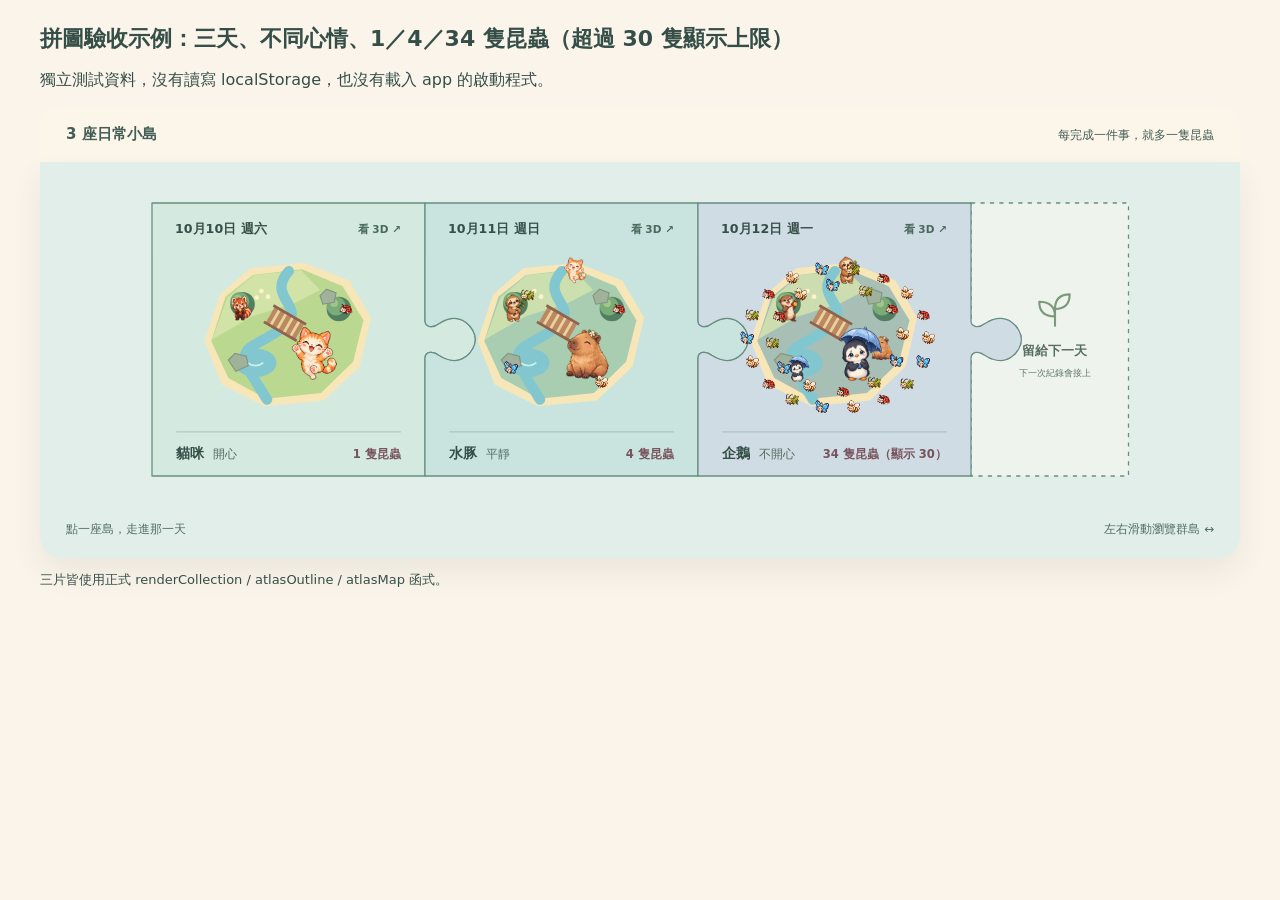
==== qa/atlas.html @ 362ff941 "3D 物種外型、2D/3D 鄰居與昆蟲一致、3D 天氣、手機視野 - 3D 角色依物種加上辨識特徵（水豚、刺蝟、樹懶、貓咪、小熊貓、水獺、貓熊） - 鄰居由當天活動種類決定，2D 拼片與 3D 島共用" ====
<!doctype html><html lang="zh-Hant"><meta charset="utf-8"><meta name="viewport" content="width=device-width,initial-scale=1"><base href="../"><title>拼圖驗收示例（不儲存資料）</title><link rel="stylesheet" href="atlas.css?v=5"><style>body{margin:24px;background:#faf4ea;font-family:system-ui;color:#354f48}h1{font-size:22px}main{max-width:1200px;margin:auto}button{font:inherit}#result{white-space:pre-wrap;font-size:13px}</style><main><h1>拼圖驗收示例：三天、不同心情、1／4／34 隻昆蟲（超過 30 隻顯示上限）</h1><p>獨立測試資料，沒有讀寫 localStorage，也沒有載入 app 的啟動程式。</p><div id="residentLegend"></div><div id="archipelago"></div><p id="result"></p></main><script>
(async()=>{
  const source=await fetch('app.js?v=57').then(r=>r.text());
  const begin=source.indexOf('function atlasOutline('),end=source.indexOf('\nfunction openIsland3d',begin);
  const renderer=source.slice(begin,end);
  const dates=['2026-10-10','2026-10-11','2026-10-12'];
  const specs=[{mood:'開心',count:1,animal:{src:'assets/pixel-cat.png',species:'貓咪',name:'橘橘'},neighbors:[{kind:'love',label:'喜愛收藏',species:'redPanda'}]},{mood:'平靜',count:4,animal:{src:'assets/pixel-capybara.png',species:'水豚',name:'暖暖'},neighbors:[{kind:'technology',label:'科技程式',species:'sloth'},{kind:'creative',label:'創作設計',species:'cat'}]},{mood:'不開心',count:34,animal:{src:'assets/pixel-penguin.png',species:'企鵝',name:'雨點'},neighbors:[{kind:'sad',label:'低潮時刻',species:'otter'},{kind:'home',label:'家務整理',species:'sloth'},{kind:'care',label:'照顧陪伴',species:'capybara'},{kind:'nature',label:'園藝自然',species:'penguin'}]}];
  const data={records:dates.flatMap((date,i)=>Array.from({length:specs[i].count},()=>({at:date})))};
  const animalDefs={redPanda:{src:'assets/pixel-red-panda.png',species:'小熊貓'},cat:{src:'assets/pixel-cat.png',species:'貓咪'},otter:{src:'assets/pixel-otter.png',species:'水獺'},sloth:{src:'assets/pixel-sloth.png',species:'樹懶'},capybara:{src:'assets/pixel-capybara.png',species:'水豚'},penguin:{src:'assets/pixel-penguin.png',species:'企鵝'}};
  new Function('data','$','dateKey','islandSpec','moodKeys','animalDefs','INSECT_DISPLAY_MAX',renderer+';renderCollection();')(data,s=>document.querySelector(s),x=>x,(_,key)=>specs[dates.indexOf(key)],{'開心':'happy','平靜':'calm','不開心':'sad'},animalDefs,30);
  document.querySelector('#result').textContent='三片皆使用正式 renderCollection / atlasOutline / atlasMap 函式。';
})();
</script></html>
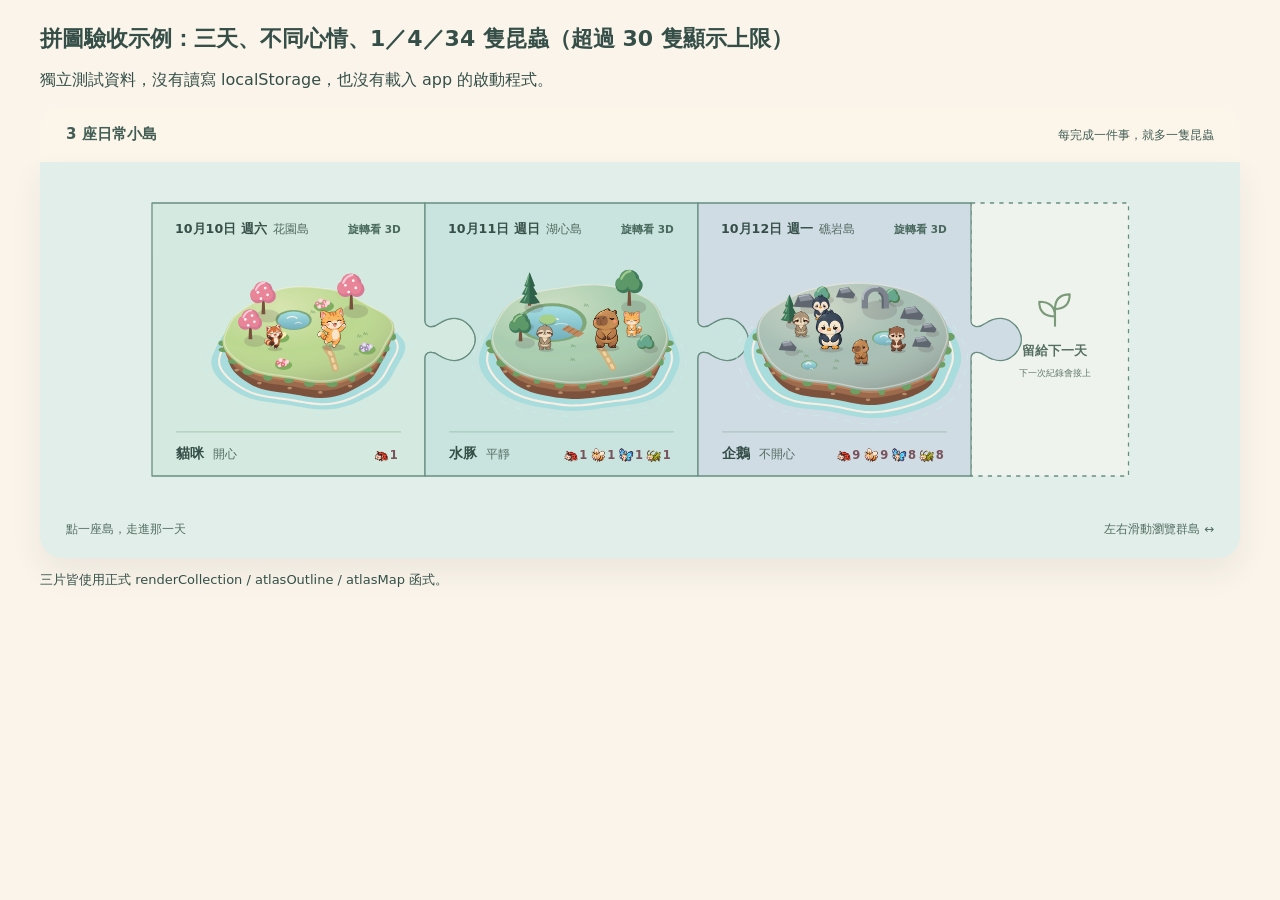
==== commit abfdab02: "帳號登入與雲端同步、7 種地形、插畫風圖鑑、GPT 動物與帽子、卡通風 3D - 帳號：Supabase Email 登入／註冊／忘記密碼，未登入不能使用；本機優先、自動上傳、首次登入合併 - 地形：" ====
--- a/qa/atlas.html
+++ b/qa/atlas.html
@@ -1,13 +1,16 @@
 <!doctype html><html lang="zh-Hant"><meta charset="utf-8"><meta name="viewport" content="width=device-width,initial-scale=1"><base href="../"><title>拼圖驗收示例（不儲存資料）</title><link rel="stylesheet" href="atlas.css?v=5"><style>body{margin:24px;background:#faf4ea;font-family:system-ui;color:#354f48}h1{font-size:22px}main{max-width:1200px;margin:auto}button{font:inherit}#result{white-space:pre-wrap;font-size:13px}</style><main><h1>拼圖驗收示例：三天、不同心情、1／4／34 隻昆蟲（超過 30 隻顯示上限）</h1><p>獨立測試資料，沒有讀寫 localStorage，也沒有載入 app 的啟動程式。</p><div id="residentLegend"></div><div id="archipelago"></div><p id="result"></p></main><script>
 (async()=>{
-  const source=await fetch('app.js?v=57').then(r=>r.text());
+  const source=await fetch('app.js?v=69').then(r=>r.text());
   const begin=source.indexOf('function atlasOutline('),end=source.indexOf('\nfunction openIsland3d',begin);
-  const renderer=source.slice(begin,end);
+  const renderer=source.slice(begin,end),layoutStart=source.indexOf('// Island terrain.'),layoutCode=source.slice(layoutStart,source.indexOf('function islandHtml(',layoutStart));
   const dates=['2026-10-10','2026-10-11','2026-10-12'];
-  const specs=[{mood:'開心',count:1,animal:{src:'assets/pixel-cat.png',species:'貓咪',name:'橘橘'},neighbors:[{kind:'love',label:'喜愛收藏',species:'redPanda'}]},{mood:'平靜',count:4,animal:{src:'assets/pixel-capybara.png',species:'水豚',name:'暖暖'},neighbors:[{kind:'technology',label:'科技程式',species:'sloth'},{kind:'creative',label:'創作設計',species:'cat'}]},{mood:'不開心',count:34,animal:{src:'assets/pixel-penguin.png',species:'企鵝',name:'雨點'},neighbors:[{kind:'sad',label:'低潮時刻',species:'otter'},{kind:'home',label:'家務整理',species:'sloth'},{kind:'care',label:'照顧陪伴',species:'capybara'},{kind:'nature',label:'園藝自然',species:'penguin'}]}];
-  const data={records:dates.flatMap((date,i)=>Array.from({length:specs[i].count},()=>({at:date})))};
+  const specs=[{mood:'開心',count:1,animal:{src:'assets/pixel-cat.png',species:'貓咪',name:'橘橘'},animalKey:'cat',neighbors:[{kind:'love',label:'喜愛收藏',species:'redPanda'}]},{mood:'平靜',count:4,animal:{src:'assets/pixel-capybara.png',species:'水豚',name:'暖暖'},animalKey:'capybara',neighbors:[{kind:'technology',label:'科技程式',species:'sloth'},{kind:'creative',label:'創作設計',species:'cat'}]},{mood:'不開心',count:34,animal:{src:'assets/pixel-penguin.png',species:'企鵝',name:'雨點'},animalKey:'penguin',neighbors:[{kind:'sad',label:'低潮時刻',species:'otter'},{kind:'home',label:'家務整理',species:'sloth'},{kind:'care',label:'照顧陪伴',species:'capybara'},{kind:'nature',label:'園藝自然',species:'penguin'}]}];
+  const itemTypes=['喜歡','興趣','不開心'],data={items:itemTypes.map((type,i)=>({id:'i'+i,type})),records:dates.flatMap((date,i)=>Array.from({length:specs[i].count},()=>({at:date,itemId:'i'+i})))};
+  const helpers={countMap:v=>v.reduce((a,x)=>(a[x]=(a[x]||0)+1,a),{}),dominant:(m,f)=>Object.entries(m).sort((a,b)=>b[1]-a[1])[0]?.[0]||f,hashString:v=>{let h=2166136261;for(const c of String(v)){h^=c.charCodeAt(0);h=Math.imul(h,16777619)}return h>>>0}};
+  const [islandLayout,seededRandom]=new Function('data','countMap','dominant','hashString',layoutCode+';return [islandLayout,seededRandom];')(data,helpers.countMap,helpers.dominant,helpers.hashString);
+  specs.forEach((spec,i)=>spec.layout=islandLayout(data.records.filter(r=>r.at===dates[i]),dates[i]));
   const animalDefs={redPanda:{src:'assets/pixel-red-panda.png',species:'小熊貓'},cat:{src:'assets/pixel-cat.png',species:'貓咪'},otter:{src:'assets/pixel-otter.png',species:'水獺'},sloth:{src:'assets/pixel-sloth.png',species:'樹懶'},capybara:{src:'assets/pixel-capybara.png',species:'水豚'},penguin:{src:'assets/pixel-penguin.png',species:'企鵝'}};
-  new Function('data','$','dateKey','islandSpec','moodKeys','animalDefs','INSECT_DISPLAY_MAX',renderer+';renderCollection();')(data,s=>document.querySelector(s),x=>x,(_,key)=>specs[dates.indexOf(key)],{'開心':'happy','平靜':'calm','不開心':'sad'},animalDefs,30);
+  new Function('data','$','dateKey','islandSpec','moodKeys','animalDefs','INSECT_DISPLAY_MAX','hashString','seededRandom',renderer+';renderCollection();')(data,s=>document.querySelector(s),x=>x,(_,key)=>specs[dates.indexOf(key)],{'開心':'happy','平靜':'calm','不開心':'sad'},animalDefs,30,helpers.hashString,seededRandom);
   document.querySelector('#result').textContent='三片皆使用正式 renderCollection / atlasOutline / atlasMap 函式。';
 })();
 </script></html>
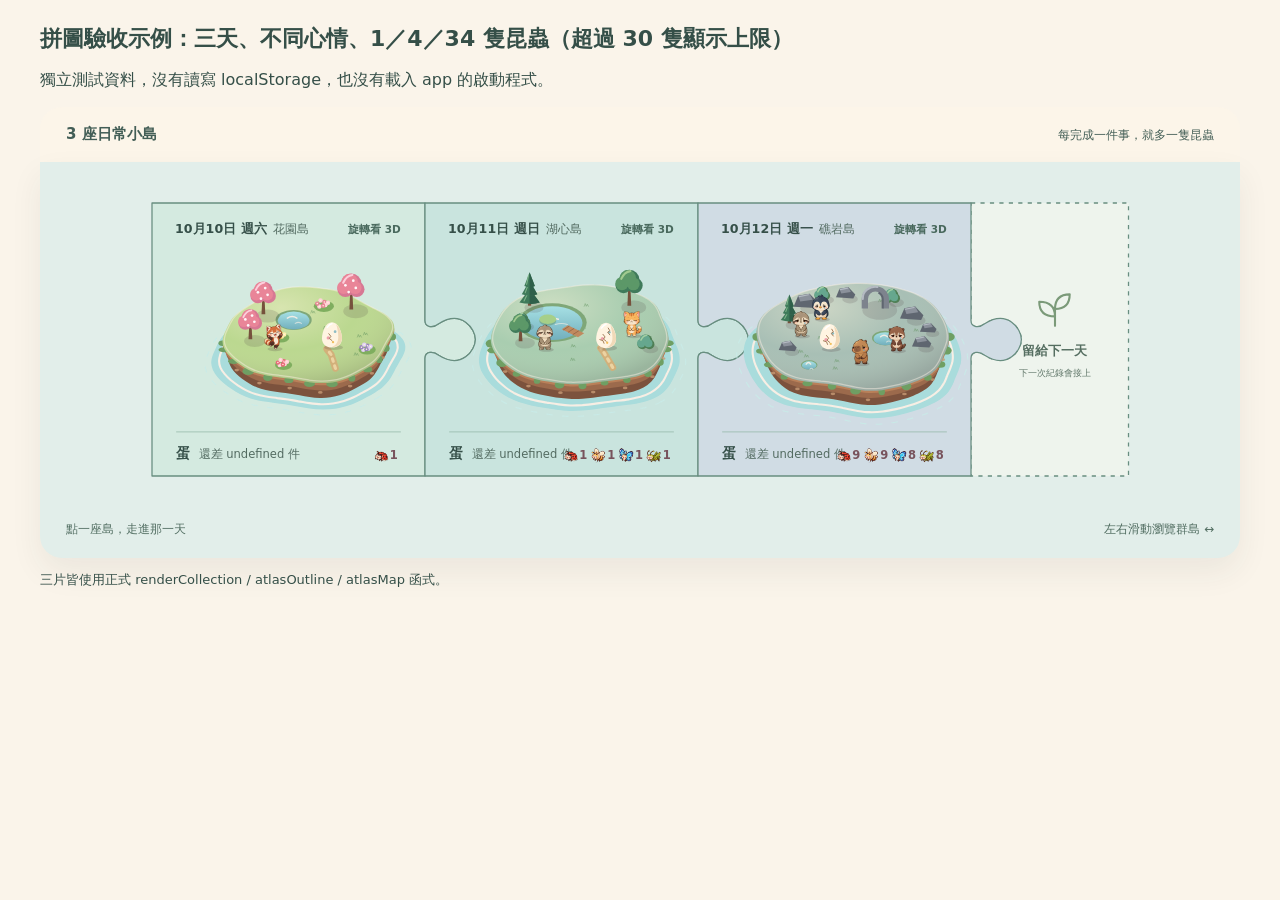
==== commit 488fb8ed: "一天一隻動物（綜合心情、滿 4 件孵化）、新增活動可直接記一次、昆蟲行為與表單修正 - 島上只有一隻動物：依當天所有紀錄的綜合心情決定，未滿 4 件時是一顆蛋（2D/3D 一致） - 新增活動可勾選「" ====
--- a/qa/atlas.html
+++ b/qa/atlas.html
@@ -1,6 +1,6 @@
 <!doctype html><html lang="zh-Hant"><meta charset="utf-8"><meta name="viewport" content="width=device-width,initial-scale=1"><base href="../"><title>拼圖驗收示例（不儲存資料）</title><link rel="stylesheet" href="atlas.css?v=5"><style>body{margin:24px;background:#faf4ea;font-family:system-ui;color:#354f48}h1{font-size:22px}main{max-width:1200px;margin:auto}button{font:inherit}#result{white-space:pre-wrap;font-size:13px}</style><main><h1>拼圖驗收示例：三天、不同心情、1／4／34 隻昆蟲（超過 30 隻顯示上限）</h1><p>獨立測試資料，沒有讀寫 localStorage，也沒有載入 app 的啟動程式。</p><div id="residentLegend"></div><div id="archipelago"></div><p id="result"></p></main><script>
 (async()=>{
-  const source=await fetch('app.js?v=69').then(r=>r.text());
+  const source=await fetch('app.js?v=70').then(r=>r.text());
   const begin=source.indexOf('function atlasOutline('),end=source.indexOf('\nfunction openIsland3d',begin);
   const renderer=source.slice(begin,end),layoutStart=source.indexOf('// Island terrain.'),layoutCode=source.slice(layoutStart,source.indexOf('function islandHtml(',layoutStart));
   const dates=['2026-10-10','2026-10-11','2026-10-12'];
